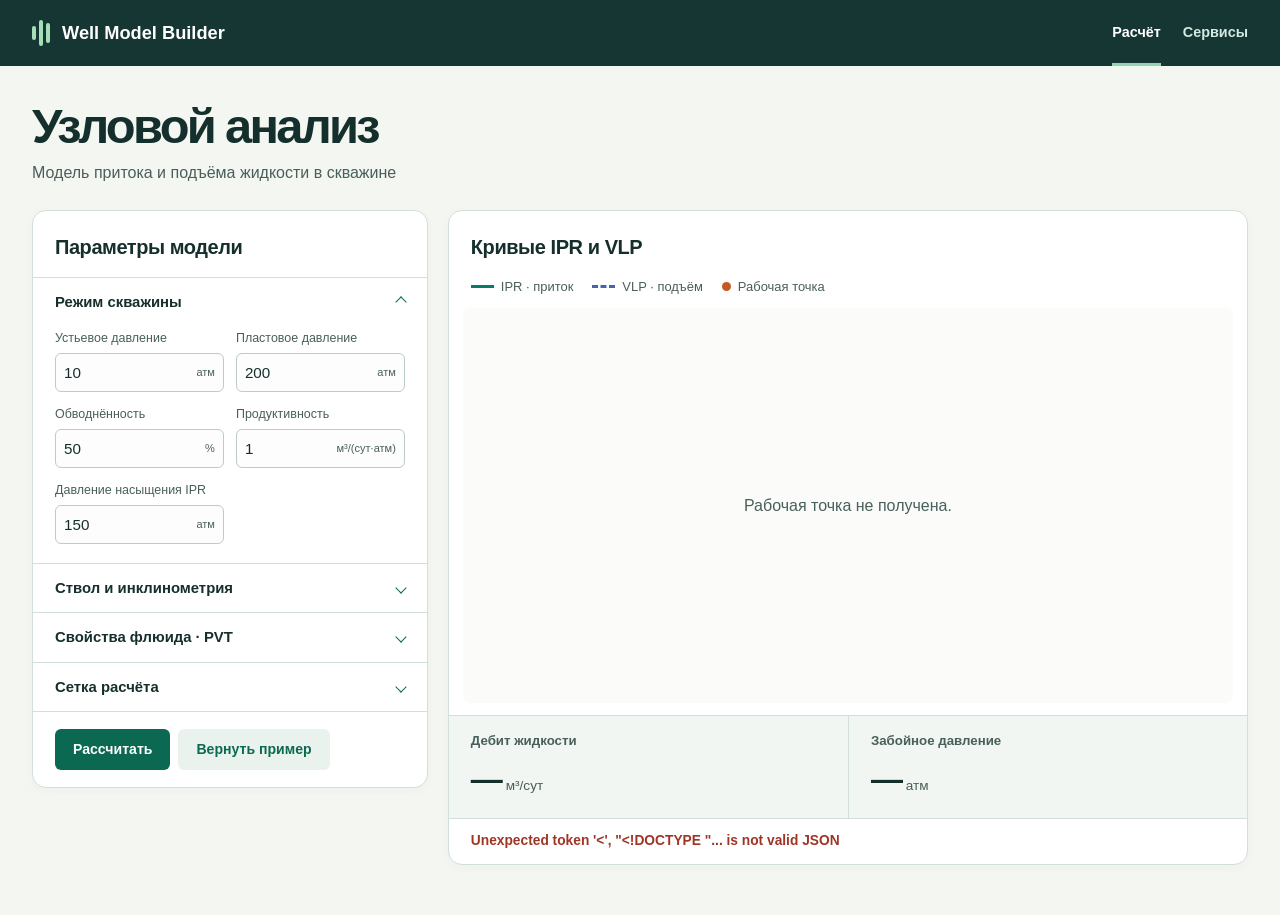
==== frontend/index.html @ 5b2980fe "README: added python launch guide part; added nginx" ====
<!doctype html>
<html lang="ru">
<head>
  <meta charset="utf-8"><meta name="viewport" content="width=device-width, initial-scale=1">
  <meta name="color-scheme" content="light"><title>Узловой анализ · Well Model Builder</title>
  <link rel="icon" href="data:,"><link rel="stylesheet" href="style.css"><link rel="stylesheet" href="dashboard.css">
  <script type="module" src="dashboard.js"></script>
</head>
<body class="dashboard">
  <header class="masthead"><div class="wrap masthead-inner">
    <div class="brand"><span class="brand-mark" aria-hidden="true"><i></i><i></i><i></i></span>Well Model Builder</div>
    <nav aria-label="Разделы"><a href="./" aria-current="page">Расчёт</a><a href="services.html">Сервисы</a></nav>
  </div></header>
  <main class="wrap">
    <div class="intro"><h1>Узловой анализ</h1><p>Модель притока и подъёма жидкости в скважине</p></div>
    <noscript>Для расчёта включите JavaScript в браузере.</noscript>
    <div class="workspace">
      <form id="parameters" novalidate class="panel">
        <div class="panel-head"><h2>Параметры модели</h2></div>
        <details class="group" open><summary>Режим скважины</summary><div class="fields"><label>Устьевое давление<span class="field"><input type="number" step="any" name="well.p_wh" required value="10"><small>атм</small></span></label>
<label>Пластовое давление<span class="field"><input type="number" step="any" name="reservoir.p_res" required value="200"><small>атм</small></span></label>
<label>Обводнённость<span class="field"><input type="number" step="any" name="pvt.wct" required value="50"><small>%</small></span></label>
<label>Продуктивность<span class="field"><input type="number" step="any" name="reservoir.pi" required value="1"><small>м³/(сут·атм)</small></span></label>
<label>Давление насыщения IPR<span class="field"><input type="number" step="any" name="reservoir.pb" required value="150"><small>атм</small></span></label></div></details>
<details class="group" ><summary>Ствол и инклинометрия</summary><div class="fields"><label>Глубина пласта по стволу<span class="field"><input type="number" step="any" name="well.h_res" required value="1500"><small>м</small></span></label>
<label>Глубина спуска НКТ<span class="field"><input type="number" step="any" name="well.tubing.h_mes" required value="1000"><small>м</small></span></label>
<label>Внутренний диаметр ЭК<span class="field"><input type="number" step="any" name="well.casing.d" required value="0.1"><small>м</small></span></label>
<label>Внутренний диаметр НКТ<span class="field"><input type="number" step="any" name="well.tubing.d" required value="0.062"><small>м</small></span></label>
<label>Геотермический градиент<span class="field"><input type="number" step="any" name="well.geo_grad" required value="3"><small>°C/100 м</small></span></label>
<label>Относительная шероховатость<span class="field"><input type="number" step="any" name="well.roughness" required value="0.0001"><small>доля</small></span></label>
<label class="wide">Глубины по стволу · MD<span class="field"><input name="well.inclinometry.MD" required value="0 1000 1500" aria-describedby="survey-help" spellcheck="false"><small>м</small></span></label>
<label class="wide">Вертикальные глубины · TVD<span class="field"><input name="well.inclinometry.TVD" required value="0 1000 1100" aria-describedby="survey-help" spellcheck="false"><small>м</small></span></label><p class="wide help" id="survey-help">Введите глубины через пробел в порядке замеров. Десятичный разделитель — точка.</p></div></details>
<details class="group" ><summary>Свойства флюида · PVT</summary><div class="fields"><label>Газовый фактор<span class="field"><input type="number" step="any" name="pvt.rp" required value="100"><small>ст. м³/т</small></span></label>
<label>Пластовая температура<span class="field"><input type="number" step="any" name="pvt.t_res" required value="90"><small>°C</small></span></label>
<label>Плотность нефти по воде<span class="field"><input type="number" step="any" name="pvt.gamma_oil" required value="0.8"><small>доля</small></span></label>
<label>Плотность газа по воздуху<span class="field"><input type="number" step="any" name="pvt.gamma_gas" required value="0.7"><small>доля</small></span></label>
<label>Относительная плотность воды<span class="field"><input type="number" step="any" name="pvt.gamma_wat" required value="1.0"><small>доля</small></span></label></div></details>
<details class="group" ><summary>Сетка расчёта</summary><div class="fields"><label>Максимальный дебит VLP<span class="field"><input type="number" step="any" name="sampling.q_max" required value="400"><small>м³/сут</small></span></label>
<label>Число точек IPR<span class="field"><input type="number" step="any" name="sampling.ipr_points" required value="21"><small>шт.</small></span></label>
<label>Число точек VLP<span class="field"><input type="number" step="any" name="sampling.vlp_points" required value="21"><small>шт.</small></span></label></div></details>
        <div class="actions"><button type="submit" id="calculate">Рассчитать</button><button type="reset" class="secondary">Вернуть пример</button></div>
      </form>
      <section class="panel result" aria-labelledby="chart-heading">
        <div class="panel-head"><h2 id="chart-heading">Кривые IPR и VLP</h2></div>
        <div class="legend"><span class="ipr-key">IPR · приток</span><span class="vlp-key">VLP · подъём</span><span class="point-key">Рабочая точка</span></div>
        <div id="plot"><svg id="chart" role="img" aria-label="Кривые притока и подъёма жидкости с рабочей точкой" hidden></svg>
          <p id="empty">Запустите расчёт для построения графика.</p></div>
        <div class="metrics"><div><h3>Дебит жидкости</h3><strong id="flow">—</strong> <span>м³/сут</span></div>
          <div><h3>Забойное давление</h3><strong id="pressure">—</strong> <span>атм</span></div></div>
        <p id="status" role="status" aria-live="polite">Загружены параметры примера.</p>
      </section>
    </div>
  </main>
</body></html>
---- frontend/style.css ----
:root {
  color-scheme: light;
  --ink: #152f2c;
  --muted: #495f5b;
  --line: #d3dfd9;
  --accent: #0c6951;
  font: 16px/1.5 Inter, "Segoe UI", sans-serif;
  color: var(--ink);
  background: #f4f6f2;
}
* { box-sizing: border-box; }
body { margin: 0; }
.wrap { width: min(calc(100% - 48px), 1000px); margin-inline: auto; }
.masthead { background: #153632; color: white; }
.masthead-inner, .section-head, .contract { display: flex; justify-content: space-between; align-items: center; gap: 20px; }
.masthead-inner { min-height: 66px; }
.brand { display: flex; align-items: center; gap: 12px; font-size: 1.14rem; font-weight: 680; }
.brand-mark { display: flex; align-items: center; gap: 3px; height: 32px; }
.brand-mark i { background: #a5dfb9; display: block; width: 4px; border-radius: 2px; }
.brand-mark i:nth-child(1) { height: 14px; } .brand-mark i:nth-child(2) { height: 26px; } .brand-mark i:nth-child(3) { height: 20px; }
.stage { color: #d4e5dc; font-size: .86rem; }
main { padding-block: clamp(32px, 6vw, 70px) 48px; }
h1, h2, p { margin: 0; }
h1 { font-size: clamp(2.15rem, 5vw, 3.55rem); letter-spacing: -.055em; line-height: 1.06; font-weight: 700; }
.intro p { color: var(--muted); margin-top: 12px; }
.section-head { margin: clamp(26px, 5vw, 46px) 0 14px; }
h2 { font-size: 1.25rem; letter-spacing: -.022em; }
button { color: #fff; background: var(--accent); border: 0; border-radius: 6px; padding: 10px 18px; font: inherit; font-size: .88rem; font-weight: 650; cursor: pointer; }
button:hover { background: #09533f; }
button:disabled { opacity: .65; cursor: progress; }
:focus-visible { outline: 3px solid #b97a14; outline-offset: 3px; }
.table-wrap { border: 1px solid var(--line); border-radius: 10px; background: #fff; overflow: hidden; }
table { width: 100%; border-collapse: collapse; text-align: left; }
thead { background: #e8eee9; color: #3a5650; font-size: .82rem; }
th, td { padding: 14px 20px; }
tbody tr + tr { border-top: 1px solid #e2e9e4; }
tbody th { font-weight: 650; }
.purpose { display: block; color: var(--muted); font-size: .83rem; font-weight: 400; }
.route, code { font-family: "IBM Plex Mono", Consolas, monospace; font-size: .88rem; }
.state { display: inline-flex; align-items: center; gap: 8px; white-space: nowrap; color: var(--muted); font-size: .86rem; }
.state::before { content: ""; width: 8px; height: 8px; border-radius: 100%; background: #a4b0a9; flex: none; }
.state[data-state="ok"]::before { background: #148158; }
.state[data-state="unavailable"]::before { background: #b84030; }
a { color: var(--accent); font-weight: 600; text-underline-offset: 3px; }
.links { display: flex; flex-wrap: wrap; gap: 4px 14px; font-size: .86rem; }
.check-note { min-height: 1.5em; color: var(--muted); font-size: .84rem; margin-top: 10px; }
.contract { margin-top: 30px; border-left: 4px solid #6e9986; padding: 18px 22px; background: #e8eee8; border-radius: 0 8px 8px 0; }
.contract h2 { font-size: 1rem; }
.contract code { display: block; margin-top: 6px; }
.contract p { max-width: 700px; margin-top: 7px; font-size: .89rem; color: var(--muted); }
.contract a { white-space: nowrap; font-size: .86rem; }
@media (max-width: 660px) {
  .wrap { width: calc(100% - 28px); }
  th, td { padding: 10px 8px; }
  .brand { font-size: 1rem; } .stage { font-size: .77rem; }
  .purpose { font-size: .76rem; }
  .state { gap: 5px; }
  .contract { align-items: flex-start; flex-direction: column; gap: 10px; }
}
@media (max-width: 470px) {
  .table-wrap table, .table-wrap tbody { display: block; }
  thead { position: absolute; width: 1px; height: 1px; overflow: hidden; clip-path: inset(50%); }
  tbody tr { display: grid; grid-template-columns: minmax(0, 1fr) auto; align-items: center; padding: 12px 14px; gap: 8px; }
  tbody th, tbody td { padding: 0; }
  .route { text-align: right; }
  .route::before { content: "Путь "; font: .77rem/1.4 "Segoe UI", sans-serif; color: var(--muted); }
  .links { justify-content: flex-end; }
}
.back { color: #e0eee7; font-size: .88rem; }
---- frontend/dashboard.css ----
:root { --ipr: #087b69; --vlp: #4265b0; --point: #c35925; }
.dashboard .wrap { width: min(1240px, calc(100% - 64px)); }
.dashboard main { padding-block: 35px 50px; }
.dashboard .intro { margin-bottom: 25px; }
.dashboard h1 { font-size: clamp(2rem, 4.4vw, 3.05rem); }
.dashboard .intro p { margin-top: 8px; }
.dashboard nav { display: flex; align-self: stretch; gap: 22px; }
.dashboard nav a { display: grid; align-content: center; color: #d5e8e2; text-decoration: none; font-size: .9rem; border-bottom: 3px solid transparent; padding-top: 3px; }
.dashboard nav [aria-current] { color: white; border-color: #94d4b4; }
.dashboard nav a:hover { color: white; }
.workspace { display: grid; grid-template-columns: minmax(300px, .94fr) minmax(0, 1.9fr); gap: 20px; align-items: start; }
.panel { min-width: 0; background: #fff; border: 1px solid var(--line); border-radius: 14px; box-shadow: 0 3px 10px #19383008; }
.panel-head { padding: 21px 22px 15px; }
.group { border-top: 1px solid var(--line); }
.group summary { display: flex; align-items: center; justify-content: space-between; cursor: pointer; padding: 13px 22px; font-weight: 650; font-size: .93rem; list-style: none; }
.group summary::-webkit-details-marker { display:none; }
.group summary::after { content: ''; width: 7px; height: 7px; border: solid var(--accent); border-width: 0 1.6px 1.6px 0; transform: rotate(45deg); }
.group[open] summary::after { transform: rotate(225deg); }
.fields { padding: 3px 22px 19px; display: grid; grid-template-columns: repeat(2,minmax(0,1fr)); gap: 13px 12px; }
.fields label { color: var(--muted); font-size: .78rem; display: flex; flex-direction: column; justify-content: space-between; gap: 5px; }
.field { display: flex; align-items: center; border: 1px solid #bccdc5; border-radius: 6px; background: #fcfdfc; overflow: hidden; }
.field:focus-within { outline: 2px solid var(--ipr); outline-offset: 1px; }
.field:has([aria-invalid="true"]) { border-color: #bb4336; }
.field input { width: 100%; min-width: 0; padding: 8px; border: 0; outline: none; font: 500 .95rem/1.4 Inter, "Segoe UI", sans-serif; color: var(--ink); background: transparent; }
.field small { padding: 0 8px 0 0; font-size: .69rem; white-space: nowrap; }
.field input[type=number] { appearance: textfield; }
.field input::-webkit-inner-spin-button { appearance: none; }
.wide { grid-column: 1/-1; }
.help { color: var(--muted); font-size: .79rem; }
.actions { border-top: 1px solid var(--line); display: flex; flex-wrap: wrap; gap: 8px; padding: 17px 22px; }
.secondary { color: var(--accent); background: #eaf2ed; }
.secondary:hover { background: #daeae0; }
.legend { display: flex; flex-wrap: wrap; align-items: center; gap: 6px 19px; padding: 0 22px 12px; font-size: .81rem; color: var(--muted); }
.legend span { display: inline-flex; align-items: center; gap: 7px; }
.legend span::before { content: ''; display: block; width: 23px; border-top: 3px solid var(--ipr); }
.legend .vlp-key::before { border-color: var(--vlp); border-top-style: dashed; }
.legend .point-key::before { width: 9px; height: 9px; background: var(--point); border: 0; border-radius: 50%; }
#plot { margin: 0 14px 12px; position: relative; height: clamp(290px,32vw,395px); background: #fbfcfa; border-radius: 7px; }
#chart { width: 100%; height: 100%; display: block; }
#plot [hidden] { display: none; }
#empty { position: absolute; inset: 0; display: grid; place-content: center; text-align: center; padding: 20px; color: var(--muted); }
.metrics { display: grid; grid-template-columns: 1fr 1fr; border-block: 1px solid var(--line); background: #f1f6f2; }
.metrics div { padding: 15px 22px; }
.metrics div + div { border-left: 1px solid var(--line); }
.metrics h3 { font-size: .83rem; margin: 0 0 4px; font-weight: 550; color: var(--muted); }
.metrics strong { font-size: clamp(1.25rem,2.5vw,2.15rem); font-variant-numeric: tabular-nums; letter-spacing: -.05em; }
.metrics span { font-size: .85rem; color: var(--muted); }
#status { padding: 12px 22px; color: var(--muted); font-size: .86rem; }
#status[data-tone=error] { color: #a03526; font-weight: 600; }
@media(max-width: 820px) {
  .dashboard .wrap { width: calc(100% - 28px); }
  .workspace { grid-template-columns: 1fr; }
  #plot { height: 320px; }
}
@media(max-width: 480px) {
  .dashboard nav { gap: 12px; }
  .dashboard nav a { font-size: .78rem; }
  .dashboard .masthead-inner { gap: 8px; }
  .panel-head, .metrics div, #status { padding-inline: 15px; }
  .legend { padding-inline: 15px; gap: 5px 12px; }
  #plot { margin-inline: 5px; }
}
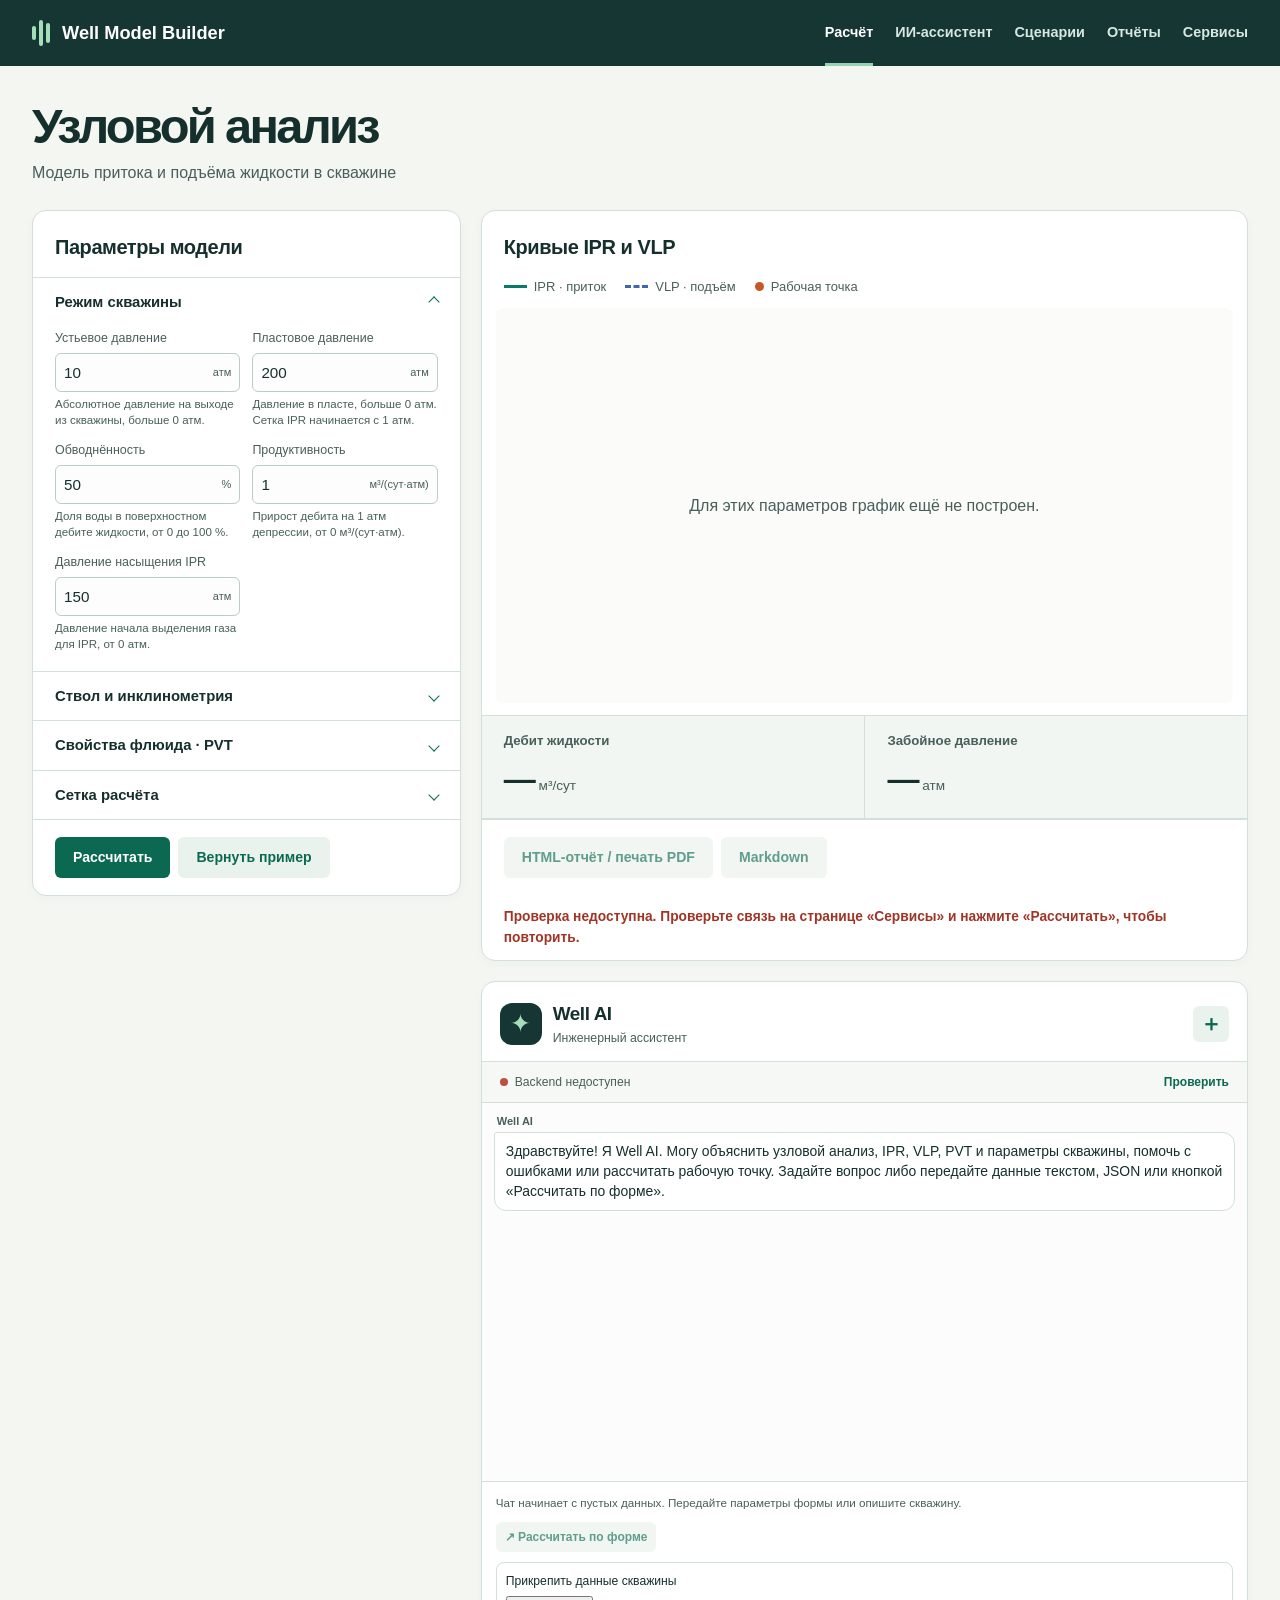
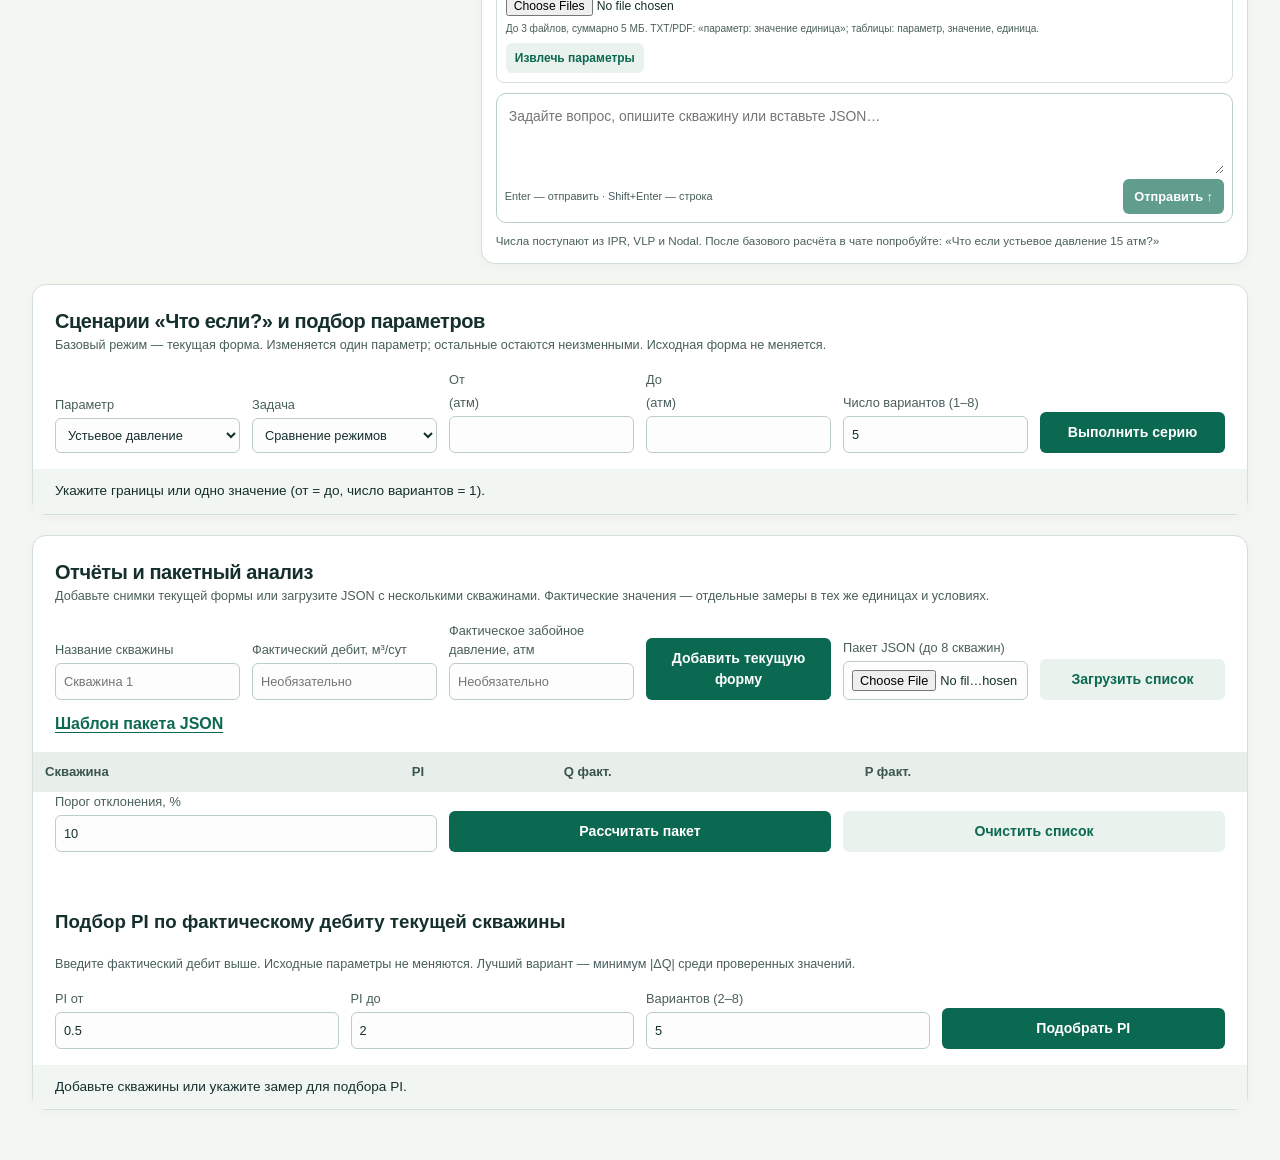
==== commit eb297c5a: "added AI" ====
--- a/frontend/index.html
+++ b/frontend/index.html
@@ -3,13 +3,13 @@
 <head>
   <meta charset="utf-8"><meta name="viewport" content="width=device-width, initial-scale=1">
   <meta name="color-scheme" content="light"><title>Узловой анализ · Well Model Builder</title>
-  <link rel="icon" href="data:,"><link rel="stylesheet" href="style.css"><link rel="stylesheet" href="dashboard.css">
+  <link rel="icon" href="data:,"><link rel="stylesheet" href="style.css"><link rel="stylesheet" href="dashboard.css"><link rel="stylesheet" href="assistant.css">
   <script type="module" src="dashboard.js"></script>
 </head>
 <body class="dashboard">
   <header class="masthead"><div class="wrap masthead-inner">
     <div class="brand"><span class="brand-mark" aria-hidden="true"><i></i><i></i><i></i></span>Well Model Builder</div>
-    <nav aria-label="Разделы"><a href="./" aria-current="page">Расчёт</a><a href="services.html">Сервисы</a></nav>
+    <nav aria-label="Разделы"><a href="./" aria-current="page">Расчёт</a><a href="#assistant">ИИ-ассистент</a><a href="#scenarios">Сценарии</a><a href="#analysis">Отчёты</a><a href="services.html">Сервисы</a></nav>
   </div></header>
   <main class="wrap">
     <div class="intro"><h1>Узловой анализ</h1><p>Модель притока и подъёма жидкости в скважине</p></div>
@@ -17,28 +17,32 @@
     <div class="workspace">
       <form id="parameters" novalidate class="panel">
         <div class="panel-head"><h2>Параметры модели</h2></div>
-        <details class="group" open><summary>Режим скважины</summary><div class="fields"><label>Устьевое давление<span class="field"><input type="number" step="any" name="well.p_wh" required value="10"><small>атм</small></span></label>
-<label>Пластовое давление<span class="field"><input type="number" step="any" name="reservoir.p_res" required value="200"><small>атм</small></span></label>
-<label>Обводнённость<span class="field"><input type="number" step="any" name="pvt.wct" required value="50"><small>%</small></span></label>
-<label>Продуктивность<span class="field"><input type="number" step="any" name="reservoir.pi" required value="1"><small>м³/(сут·атм)</small></span></label>
-<label>Давление насыщения IPR<span class="field"><input type="number" step="any" name="reservoir.pb" required value="150"><small>атм</small></span></label></div></details>
-<details class="group" ><summary>Ствол и инклинометрия</summary><div class="fields"><label>Глубина пласта по стволу<span class="field"><input type="number" step="any" name="well.h_res" required value="1500"><small>м</small></span></label>
-<label>Глубина спуска НКТ<span class="field"><input type="number" step="any" name="well.tubing.h_mes" required value="1000"><small>м</small></span></label>
-<label>Внутренний диаметр ЭК<span class="field"><input type="number" step="any" name="well.casing.d" required value="0.1"><small>м</small></span></label>
-<label>Внутренний диаметр НКТ<span class="field"><input type="number" step="any" name="well.tubing.d" required value="0.062"><small>м</small></span></label>
-<label>Геотермический градиент<span class="field"><input type="number" step="any" name="well.geo_grad" required value="3"><small>°C/100 м</small></span></label>
-<label>Относительная шероховатость<span class="field"><input type="number" step="any" name="well.roughness" required value="0.0001"><small>доля</small></span></label>
-<label class="wide">Глубины по стволу · MD<span class="field"><input name="well.inclinometry.MD" required value="0 1000 1500" aria-describedby="survey-help" spellcheck="false"><small>м</small></span></label>
-<label class="wide">Вертикальные глубины · TVD<span class="field"><input name="well.inclinometry.TVD" required value="0 1000 1100" aria-describedby="survey-help" spellcheck="false"><small>м</small></span></label><p class="wide help" id="survey-help">Введите глубины через пробел в порядке замеров. Десятичный разделитель — точка.</p></div></details>
-<details class="group" ><summary>Свойства флюида · PVT</summary><div class="fields"><label>Газовый фактор<span class="field"><input type="number" step="any" name="pvt.rp" required value="100"><small>ст. м³/т</small></span></label>
-<label>Пластовая температура<span class="field"><input type="number" step="any" name="pvt.t_res" required value="90"><small>°C</small></span></label>
-<label>Плотность нефти по воде<span class="field"><input type="number" step="any" name="pvt.gamma_oil" required value="0.8"><small>доля</small></span></label>
-<label>Плотность газа по воздуху<span class="field"><input type="number" step="any" name="pvt.gamma_gas" required value="0.7"><small>доля</small></span></label>
-<label>Относительная плотность воды<span class="field"><input type="number" step="any" name="pvt.gamma_wat" required value="1.0"><small>доля</small></span></label></div></details>
-<details class="group" ><summary>Сетка расчёта</summary><div class="fields"><label>Максимальный дебит VLP<span class="field"><input type="number" step="any" name="sampling.q_max" required value="400"><small>м³/сут</small></span></label>
-<label>Число точек IPR<span class="field"><input type="number" step="any" name="sampling.ipr_points" required value="21"><small>шт.</small></span></label>
-<label>Число точек VLP<span class="field"><input type="number" step="any" name="sampling.vlp_points" required value="21"><small>шт.</small></span></label></div></details>
-        <div class="actions"><button type="submit" id="calculate">Рассчитать</button><button type="reset" class="secondary">Вернуть пример</button></div>
+        <details class="group" open><summary>Режим скважины</summary><div class="fields"><label>Устьевое давление<span class="field"><input type="number" step="any" name="well.p_wh" required value="10"><small>атм</small></span><span class="hint">Абсолютное давление на выходе из скважины, больше 0 атм.</span></label>
+<label>Пластовое давление<span class="field"><input type="number" step="any" name="reservoir.p_res" required value="200"><small>атм</small></span><span class="hint">Давление в пласте, больше 0 атм. Сетка IPR начинается с 1 атм.</span></label>
+<label>Обводнённость<span class="field"><input type="number" step="any" name="pvt.wct" required value="50"><small>%</small></span><span class="hint">Доля воды в поверхностном дебите жидкости, от 0 до 100 %.</span></label>
+<label>Продуктивность<span class="field"><input type="number" step="any" name="reservoir.pi" required value="1"><small>м³/(сут·атм)</small></span><span class="hint">Прирост дебита на 1 атм депрессии, от 0 м³/(сут·атм).</span></label>
+<label>Давление насыщения IPR<span class="field"><input type="number" step="any" name="reservoir.pb" required value="150"><small>атм</small></span><span class="hint">Давление начала выделения газа для IPR, от 0 атм.</span></label></div></details>
+<details class="group" ><summary>Ствол и инклинометрия</summary><div class="fields"><label>Глубина пласта по стволу<span class="field"><input type="number" step="any" name="well.h_res" required value="1500"><small>м</small></span><span class="hint">Расстояние до пласта по стволу, глубже башмака и в пределах замеров.</span></label>
+<label>Глубина спуска НКТ<span class="field"><input type="number" step="any" name="well.tubing.h_mes" required value="1000"><small>м</small></span><span class="hint">Длина участка НКТ, от 0 м до глубины пласта исключительно.</span></label>
+<label>Внутренний диаметр ЭК<span class="field"><input type="number" step="any" name="well.casing.d" required value="0.1"><small>м</small></span><span class="hint">Проходной диаметр колонны в метрах, больше диаметра НКТ.</span></label>
+<label>Внутренний диаметр НКТ<span class="field"><input type="number" step="any" name="well.tubing.d" required value="0.062"><small>м</small></span><span class="hint">Проходной диаметр трубы в метрах, больше 0 и меньше диаметра ЭК.</span></label>
+<label>Геотермический градиент<span class="field"><input type="number" step="any" name="well.geo_grad" required value="3"><small>°C/100 м</small></span><span class="hint">Изменение температуры на 100 м вертикальной глубины. Допустим любой конечный градиент.</span></label>
+<label>Относительная шероховатость<span class="field"><input type="number" step="any" name="well.roughness" required value="0.0001"><small>доля</small></span><span class="hint">Отношение высоты неровностей к диаметру трубы, больше 0.</span></label>
+<section class="wide survey" aria-labelledby="survey-title">
+<h3 id="survey-title">Инклинометрия</h3>
+<p class="help" id="survey-help">MD — длина по стволу, TVD — глубина по вертикали. Обе от устья, в метрах. MD возрастает, TVD может оставаться постоянной. Прирост TVD не превышает прирост MD.</p>
+<table><thead><tr><th>№</th><th>MD, м</th><th>TVD, м</th><th></th></tr></thead><tbody id="stations"></tbody></table>
+<button type="button" class="secondary" id="add-station">Добавить замер</button>
+</section></div></details>
+<details class="group" ><summary>Свойства флюида · PVT</summary><div class="fields"><label>Газовый фактор<span class="field"><input type="number" step="any" name="pvt.rp" required value="100"><small>ст. м³/т</small></span><span class="hint">Объём газа на тонну товарной нефти, от 0 ст. м³/т.</span></label>
+<label>Пластовая температура<span class="field"><input type="number" step="any" name="pvt.t_res" required value="90"><small>°C</small></span><span class="hint">Температура флюида у пласта, выше −273,15 °C.</span></label>
+<label>Плотность нефти по воде<span class="field"><input type="number" step="any" name="pvt.gamma_oil" required value="0.8"><small>доля</small></span><span class="hint">Плотность нефти относительно воды, больше 0.</span></label>
+<label>Плотность газа по воздуху<span class="field"><input type="number" step="any" name="pvt.gamma_gas" required value="0.7"><small>доля</small></span><span class="hint">Плотность газа относительно воздуха, больше 0.</span></label>
+<label>Относительная плотность воды<span class="field"><input type="number" step="any" name="pvt.gamma_wat" required value="1.0"><small>доля</small></span><span class="hint">Плотность пластовой воды относительно эталонной воды, больше 0.</span></label></div></details>
+<details class="group" ><summary>Сетка расчёта</summary><div class="fields"><label>Максимальный дебит VLP<span class="field"><input type="number" step="any" name="sampling.q_max" required value="400"><small>м³/сут</small></span><span class="hint">Верхняя граница сетки дебита жидкости, больше 0 м³/сут.</span></label>
+<label>Число точек IPR<span class="field"><input type="number" step="any" name="sampling.ipr_points" required value="21"><small>шт.</small></span><span class="hint">Размер сетки забойного давления, целое число от 2 до 201.</span></label>
+<label>Число точек VLP<span class="field"><input type="number" step="any" name="sampling.vlp_points" required value="21"><small>шт.</small></span><span class="hint">Размер сетки дебита жидкости, целое число от 2 до 201.</span></label></div></details>
+        <p id="validation-summary" role="status" hidden></p><div class="actions"><button type="submit" id="calculate">Рассчитать</button><button type="reset" class="secondary">Вернуть пример</button></div>
       </form>
       <section class="panel result" aria-labelledby="chart-heading">
         <div class="panel-head"><h2 id="chart-heading">Кривые IPR и VLP</h2></div>
@@ -47,8 +51,59 @@
           <p id="empty">Запустите расчёт для построения графика.</p></div>
         <div class="metrics"><div><h3>Дебит жидкости</h3><strong id="flow">—</strong> <span>м³/сут</span></div>
           <div><h3>Забойное давление</h3><strong id="pressure">—</strong> <span>атм</span></div></div>
-        <p id="status" role="status" aria-live="polite">Загружены параметры примера.</p>
+        <div class="actions"><button id="report-html" type="button" class="secondary" disabled>HTML-отчёт / печать PDF</button><button id="report-md" type="button" class="secondary" disabled>Markdown</button></div><p id="status" role="status" aria-live="polite">Загружены параметры примера.</p>
+      </section>
+      <section class="panel assistant" id="assistant" aria-labelledby="assistant-title">
+        <div class="assistant-head">
+          <div class="assistant-brand"><span class="assistant-mark" aria-hidden="true">✦</span><div><h2 id="assistant-title">Well AI</h2><p>Инженерный ассистент</p></div></div>
+          <button type="button" class="assistant-icon secondary" id="chat-new" title="Новый диалог" aria-label="Новый диалог">＋</button>
+        </div>
+        <div class="assistant-connection"><span id="chat-status" role="status">Проверяем настройки…</span><button id="chat-retry" type="button" class="assistant-link">Проверить</button></div>
+        <div class="assistant-messages" id="chat-messages" role="log" aria-label="История диалога" aria-live="polite" tabindex="0"></div>
+        <div class="assistant-controls">
+          <p id="chat-context" class="assistant-note">Чат начинает с пустых данных. Передайте параметры формы или опишите скважину.</p>
+          <div class="assistant-quick"><button class="secondary" type="button" id="chat-use-form">↗ Рассчитать по форме</button><button class="secondary" type="button" id="chat-defaults" hidden>Согласовать значения по умолчанию</button><button class="secondary" type="button" id="chat-continue" hidden>Продолжить по данным чата</button></div>
+          <div class="assistant-files" id="chat-files-panel">
+            <label class="assistant-file-label" for="chat-files">Прикрепить данные скважины</label>
+            <input id="chat-files" type="file" multiple accept=".txt,.csv,.xlsx,.docx,.pdf,.json">
+            <small>До 3 файлов, суммарно 5 МБ. TXT/PDF: «параметр: значение единица»; таблицы: параметр, значение, единица.</small>
+            <button class="secondary" id="chat-file-preview" type="button">Извлечь параметры</button>
+            <div id="chat-file-result" hidden></div>
+          </div>
+          <form id="chat-form"><label class="sr-only" for="chat-input">Сообщение ассистенту</label><textarea id="chat-input" rows="3" maxlength="50000" placeholder="Задайте вопрос, опишите скважину или вставьте JSON…"></textarea><div class="assistant-send-row"><small>Enter — отправить · Shift+Enter — строка</small><button id="chat-stop" type="button" class="secondary" hidden>Стоп</button><button id="chat-send" type="submit">Отправить ↑</button></div></form>
+          <p class="assistant-note">Числа поступают из IPR, VLP и Nodal. После базового расчёта в чате попробуйте: «Что если устьевое давление 15 атм?»</p>
+        </div>
       </section>
     </div>
+    <section class="panel scenario-panel" id="scenarios" aria-labelledby="scenarios-title">
+      <div class="panel-head"><h2 id="scenarios-title">Сценарии «Что если?» и подбор параметров</h2><p class="help">Базовый режим — текущая форма. Изменяется один параметр; остальные остаются неизменными. Исходная форма не меняется.</p></div>
+      <form id="scenario-form" class="scenario-controls">
+        <label>Параметр<select id="scenario-param"></select></label>
+        <label>Задача<select id="scenario-objective"><option value="compare">Сравнение режимов</option><option value="max_flow">Максимум дебита</option><option value="min_pressure">Минимум забойного давления</option></select></label>
+        <label>От <span class="scenario-unit"></span><input id="scenario-min" type="number" step="any" required></label>
+        <label>До <span class="scenario-unit"></span><input id="scenario-max" type="number" step="any" required></label>
+        <label>Число вариантов (1–8)<input id="scenario-count" type="number" min="1" max="8" step="1" value="5" required></label>
+        <button id="scenario-run">Выполнить серию</button>
+      </form>
+      <p class="scenario-status" id="scenario-status" role="status" aria-live="polite">Укажите границы или одно значение (от = до, число вариантов = 1).</p>
+      <div id="scenario-results" hidden><div class="scenario-table-wrap"><table><thead><tr><th>Режим</th><th>Параметр</th><th>Дебит, м³/сут</th><th>Давление, атм</th><th>Δ дебита</th><th>Δ давления</th><th>Статус</th><th>График</th></tr></thead><tbody id="scenario-rows"></tbody></table></div><div class="scenario-plot-head"><h3 id="scenario-chart-title">График выбранного режима</h3><button id="scenario-apply" type="button" class="secondary">Перенести выбранный режим в форму</button></div><div class="legend"><span class="ipr-key">IPR выбранного режима</span><span class="vlp-key">VLP выбранного режима</span><span class="point-key">Рабочая точка</span> · Полупрозрачные пунктирные линии и полый маркер — базовый режим, если он рассчитан.</div><div class="scenario-plot"><svg id="scenario-chart" role="img" aria-label="IPR и VLP выбранного режима"></svg></div></div>
+    </section>
+    <section class="panel scenario-panel" id="analysis" aria-labelledby="analysis-title">
+      <div class="panel-head"><h2 id="analysis-title">Отчёты и пакетный анализ</h2><p class="help">Добавьте снимки текущей формы или загрузите JSON с несколькими скважинами. Фактические значения — отдельные замеры в тех же единицах и условиях.</p></div>
+      <div class="scenario-controls analysis-controls">
+        <label>Название скважины<input id="analysis-name" maxlength="120" placeholder="Скважина 1"></label>
+        <label>Фактический дебит, м³/сут<input id="analysis-q" type="number" min="0" step="any" placeholder="Необязательно"></label>
+        <label>Фактическое забойное давление, атм<input id="analysis-p" type="number" min="0" step="any" placeholder="Необязательно"></label>
+        <button id="analysis-add" type="button">Добавить текущую форму</button>
+        <label>Пакет JSON (до 8 скважин)<input id="analysis-file" type="file" accept=".json,application/json"></label><button id="analysis-load" type="button" class="secondary">Загрузить список</button>
+        <a href="examples/batch.json" download>Шаблон пакета JSON</a>
+      </div>
+      <div class="scenario-table-wrap"><table><thead><tr><th>Скважина</th><th>PI</th><th>Q факт.</th><th>P факт.</th><th></th></tr></thead><tbody id="analysis-cases"></tbody></table></div>
+      <div class="scenario-controls analysis-controls"><label>Порог отклонения, %<input id="analysis-threshold" type="number" min="0" step="any" value="10"></label><button id="analysis-run" type="button">Рассчитать пакет</button><button id="analysis-clear" type="button" class="secondary">Очистить список</button></div>
+      <div class="panel-head"><h3>Подбор PI по фактическому дебиту текущей скважины</h3><p class="help">Введите фактический дебит выше. Исходные параметры не меняются. Лучший вариант — минимум |ΔQ| среди проверенных значений.</p></div>
+      <div class="scenario-controls analysis-controls"><label>PI от<input id="analysis-pi-min" type="number" min="0" step="any" value="0.5"></label><label>PI до<input id="analysis-pi-max" type="number" min="0" step="any" value="2"></label><label>Вариантов (2–8)<input id="analysis-count" type="number" min="2" max="8" step="1" value="5"></label><button id="analysis-calibrate" type="button">Подобрать PI</button></div>
+      <p id="analysis-status" class="scenario-status" role="status">Добавьте скважины или укажите замер для подбора PI.</p>
+      <div id="analysis-results" hidden><div class="actions"><button id="analysis-export-html" type="button">HTML-отчёт / печать PDF</button><button id="analysis-export-md" type="button" class="secondary">Markdown</button><button id="analysis-export-csv" type="button" class="secondary">CSV</button></div><div class="scenario-table-wrap"><table><thead><tr><th>Скважина</th><th>PI</th><th>Q расч.</th><th>P расч.</th><th>Q факт.</th><th>P факт.</th><th>ΔQ</th><th>ΔQ, %</th><th>ΔP</th><th>ΔP, %</th><th>Статус</th><th></th></tr></thead><tbody id="analysis-rows"></tbody></table></div><div class="scenario-plot-head"><h3 id="analysis-chart-title">Детали</h3><button id="analysis-apply" class="secondary" type="button">Перенести в форму</button></div><p class="scenario-status" id="analysis-notes"></p><div class="scenario-plot"><svg id="analysis-chart" role="img" aria-label="Кривые выбранной скважины"></svg></div></div>
+    </section>
   </main>
 </body></html>
--- a/frontend/style.css
+++ b/frontend/style.css
@@ -59,11 +59,10 @@
 }
 @media (max-width: 470px) {
   .table-wrap table, .table-wrap tbody { display: block; }
-  thead { position: absolute; width: 1px; height: 1px; overflow: hidden; clip-path: inset(50%); }
-  tbody tr { display: grid; grid-template-columns: minmax(0, 1fr) auto; align-items: center; padding: 12px 14px; gap: 8px; }
-  tbody th, tbody td { padding: 0; }
+  .table-wrap thead { position: absolute; width: 1px; height: 1px; overflow: hidden; clip-path: inset(50%); }
+  .table-wrap tbody tr { display: grid; grid-template-columns: minmax(0, 1fr) auto; align-items: center; padding: 12px 14px; gap: 8px; }
+  .table-wrap tbody th, .table-wrap tbody td { padding: 0; }
   .route { text-align: right; }
-  .route::before { content: "Путь "; font: .77rem/1.4 "Segoe UI", sans-serif; color: var(--muted); }
   .links { justify-content: flex-end; }
 }
 .back { color: #e0eee7; font-size: .88rem; }
--- a/frontend/dashboard.css
+++ b/frontend/dashboard.css
@@ -60,3 +60,18 @@
   .legend { padding-inline: 15px; gap: 5px 12px; }
   #plot { margin-inline: 5px; }
 }
+.fields label { justify-content: flex-start; }
+.hint { font-size: .72rem; line-height: 1.35; }
+.survey h3 { font-size: .9rem; margin: 5px 0; }
+.survey table { width: 100%; table-layout: fixed; border-collapse: collapse; margin-bottom: 8px; }
+.survey th, .survey td { padding: 4px 2px; vertical-align: top; text-align: left; overflow-wrap: anywhere; }
+.survey th:first-child, .survey td:first-child { width: 2em; }
+.survey th:last-child { width: 2.5em; }
+.survey .remove { padding: 6px 10px; }
+.feedback span { display: block; margin-top: 3px; font-size: .76rem; }
+.error { color: #9d3028; }
+.warning { color: #765300; background: #fff5cd; }
+.field:has([data-warning]) { border: 2px solid #bf920e; }
+.field:has([aria-invalid=true]) { border: 2px solid #b1392e; }
+#validation-summary { margin: 0; padding: 10px 22px; font-size: .83rem; }
+#validation-summary.error { background: #fff0ec; }
--- a/frontend/assistant.css
+++ b/frontend/assistant.css
@@ -0,0 +1,91 @@
+.dashboard .wrap { width: min(1680px, calc(100% - 64px)); }
+.workspace { grid-template-columns: minmax(300px,.92fr) minmax(0,1.6fr) minmax(320px,1fr); }
+.assistant { display: flex; flex-direction: column; min-height: 620px; min-width: 0; scroll-margin-top: 20px; overflow: hidden; }
+.assistant [hidden] { display: none !important; }
+.assistant-head { display:flex; justify-content:space-between; align-items:center; gap:12px; padding:18px 18px 14px; }
+.assistant-brand { display:flex; align-items:center; gap:11px; }
+.assistant-brand h2 { font-size:1.18rem; }
+.assistant-brand p { color:var(--muted); font-size:.77rem; }
+.assistant-mark { width:42px; height:42px; border-radius:12px; display:grid; place-items:center; background:#153632; color:#a5dfb9; font-size:1.55rem; }
+.assistant-icon { width:36px; height:36px; padding:0; font-size:1.35rem; }
+.assistant-connection { border-block:1px solid var(--line); background:#f5f8f5; display:flex; gap:8px; align-items:center; justify-content:space-between; padding:8px 18px; font-size:.76rem; color:var(--muted); }
+#chat-status::before { content:''; display:inline-block; width:8px; height:8px; margin-right:7px; border-radius:50%; background:#98a9a0; }
+#chat-status[data-state=ready]::before { background:#16815d; }
+#chat-status[data-state=error]::before { background:#bd5141; }
+.assistant-link { color:var(--accent); background:transparent; padding:3px 0; font-size:.75rem; }
+.assistant-link:hover { background:transparent; text-decoration:underline; }
+.assistant-messages { height:clamp(330px,42vh,540px); overflow-y:auto; overscroll-behavior:contain; padding:17px 14px; display:flex; flex-direction:column; gap:15px; background:#fbfcfb; }
+.chat-message { display:flex; flex-direction:column; align-items:flex-start; gap:5px; min-width:0; }
+.chat-message.user { align-items:flex-end; }
+.chat-author { font-size:.69rem; color:var(--muted); font-weight:650; padding-inline:3px; }
+.chat-bubble { max-width:100%; padding:10px 12px; border:1px solid var(--line); border-radius:3px 12px 12px 12px; background:white; font-size:.87rem; white-space:pre-wrap; overflow-wrap:anywhere; }
+.user .chat-bubble { background:#e5f0e9; border-color:#cfe0d5; border-radius:12px 3px 12px 12px; max-width:92%; }
+.chat-message.error .chat-bubble { border-color:#dfb9b1; background:#fff7f5; }
+.chat-message.pending .chat-bubble::before { content:''; display:inline-block; width:10px; height:10px; border:2px solid #c2d8cd; border-top-color:var(--accent); border-radius:50%; animation:chat-spin .8s linear infinite; margin-right:8px; }
+@keyframes chat-spin { to { transform:rotate(360deg); } }
+@media(prefers-reduced-motion:reduce) { .chat-message.pending .chat-bubble::before { animation:none; } }
+.chat-details { width:100%; border:1px solid var(--line); border-radius:8px; background:#fff; font-size:.77rem; overflow-wrap:anywhere; }
+.chat-details summary { cursor:pointer; padding:8px 10px; font-weight:650; }
+.chat-details ul { margin:0; padding:0 12px 10px 26px; }
+.chat-details li + li { margin-top:4px; }
+.chat-details.danger { border-color:#e5c0b7; color:#972f23; }
+.chat-details.warning { border-color:#e6d3a5; color:#82570e; }
+.chat-details.ok { color:#176549; }
+.assistant-controls { border-top:1px solid var(--line); padding:13px 14px; display:grid; gap:10px; }
+.assistant-note { font-size:.73rem; line-height:1.45; color:var(--muted); }
+.assistant-quick { display:flex; flex-wrap:wrap; gap:6px; }
+.assistant-quick button { padding:6px 9px; font-size:.75rem; }
+#chat-form { border:1px solid #b9cfc3; border-radius:10px; padding:8px; background:#fff; }
+#chat-form:focus-within { border-color:var(--accent); box-shadow:0 0 0 2px #0c695119; }
+#chat-input { display:block; width:100%; border:none; outline:none; background:transparent; color:var(--ink); font:inherit; font-size:.87rem; resize:vertical; min-height:72px; max-height:220px; padding:4px; }
+.assistant-send-row { display:flex; flex-wrap:wrap; justify-content:space-between; align-items:center; gap:8px; margin-top:5px; }
+.assistant-send-row small { color:var(--muted); font-size:.68rem; }
+.assistant-send-row button { margin-left:auto; padding:8px 11px; font-size:.8rem; }
+.sr-only { position:absolute; width:1px; height:1px; padding:0; margin:-1px; overflow:hidden; clip:rect(0,0,0,0); white-space:nowrap; border:0; }
+.field-diagnostic { color:#a03526; font-size:.71rem; line-height:1.35; overflow-wrap:anywhere; }
+.field-diagnostic.warning { color:#82570e; }
+.field:has(+.field-diagnostic.warning) { border-color:#c59b40; }
+@media(max-width:1300px) { .workspace { grid-template-columns:minmax(290px,.95fr) minmax(0,1.7fr); } .workspace #parameters { grid-row:span 2; } .assistant { grid-column:2; min-height:0; } }
+@media(max-width:820px) { .dashboard .wrap { width:calc(100% - 28px); } .workspace { grid-template-columns:1fr; } .workspace #parameters { grid-row:auto; } .assistant { grid-column:1; } .dashboard .masthead-inner { flex-wrap:wrap; gap:0; } .dashboard nav { flex-wrap:wrap; } }
+/* Each message must retain its intrinsic height inside the scrollable flex column. */
+.assistant-messages { flex:0 0 auto; min-height:0; gap:10px; padding:12px; align-items:stretch; justify-content:flex-start; }
+.chat-message { flex:0 0 auto; gap:3px; min-height:0; }
+.chat-bubble { line-height:1.45; padding:8px 11px; white-space:pre-wrap; }
+.chat-details { flex:0 0 auto; }
+.chat-details summary { padding:6px 9px; }
+.chat-message .chat-author { line-height:1.25; }
+.scenario-panel { margin-top:20px; scroll-margin-top:20px; }
+.scenario-panel [hidden] { display:none !important; }
+.scenario-controls { display:grid; grid-template-columns:repeat(auto-fit,minmax(140px,1fr)); gap:12px; padding:0 22px 16px; align-items:end; }
+.scenario-controls label { display:grid; gap:4px; font-size:.8rem; color:var(--muted); }
+.scenario-controls input,.scenario-controls select { width:100%; min-width:0; border:1px solid #bccdc5; border-radius:6px; background:#fcfdfc; padding:8px; color:var(--ink); font:inherit; }
+.scenario-status { padding:12px 22px; font-size:.85rem; background:#f1f6f2; overflow-wrap:anywhere; }
+.scenario-table-wrap { overflow:auto; }
+.scenario-table-wrap table { min-width:760px; font-size:.82rem; }
+.scenario-table-wrap td,.scenario-table-wrap th { padding:10px 12px; }
+.scenario-table-wrap tr.best { background:#e1f2e7; }
+.scenario-table-wrap button { padding:5px 8px; font-size:.75rem; }
+.scenario-plot-head { display:flex; align-items:center; flex-wrap:wrap; justify-content:space-between; gap:8px; padding:12px 22px; }
+.scenario-plot-head h3 { font-size:.95rem; margin:0; }
+.scenario-plot { height:clamp(280px,32vw,390px); margin:0 18px 18px; background:#fbfcfa; }
+#scenario-chart { width:100%; height:100%; }
+.chat-json { max-width:100%; }
+.chat-json summary { font-weight:650; cursor:pointer; }
+.chat-json pre { white-space:pre-wrap; overflow-wrap:anywhere; font: .75rem/1.4 Consolas,monospace; max-height:220px; overflow:auto; margin:7px 0 0; }
+.assistant-files { display:grid; gap:6px; padding:9px; border:1px solid var(--line); border-radius:8px; font-size:.76rem; }
+.assistant-files input { max-width:100%; font:inherit; }
+.assistant-files small { color:var(--muted); line-height:1.4; }
+.assistant-files button { justify-self:start; padding:6px 9px; font-size:.75rem; }
+#chat-file-result { max-height:260px; overflow:auto; display:grid; gap:6px; padding-top:5px; overflow-wrap:anywhere; }
+#chat-file-result[hidden] { display:none; }
+.file-field { border-bottom:1px solid var(--line); padding:4px 0; }
+.chat-source { padding:8px 10px; border-top:1px solid var(--line); overflow-wrap:anywhere; }
+.chat-source a { color:var(--accent); font-weight:650; }
+.chat-source small { display:block; margin:3px 0; color:var(--muted); }
+.chat-source p { margin:4px 0; line-height:1.4; white-space:normal; }
+
+.analysis-controls { grid-template-columns: repeat(auto-fit,minmax(165px,1fr)); align-items:end; }
+.analysis-controls input[type=file] { max-width:100%; }
+#analysis .analysis-flag { background:#fff1df; }
+#analysis td { vertical-align:top; overflow-wrap:anywhere; }
+#analysis-results[hidden] { display:none; }
